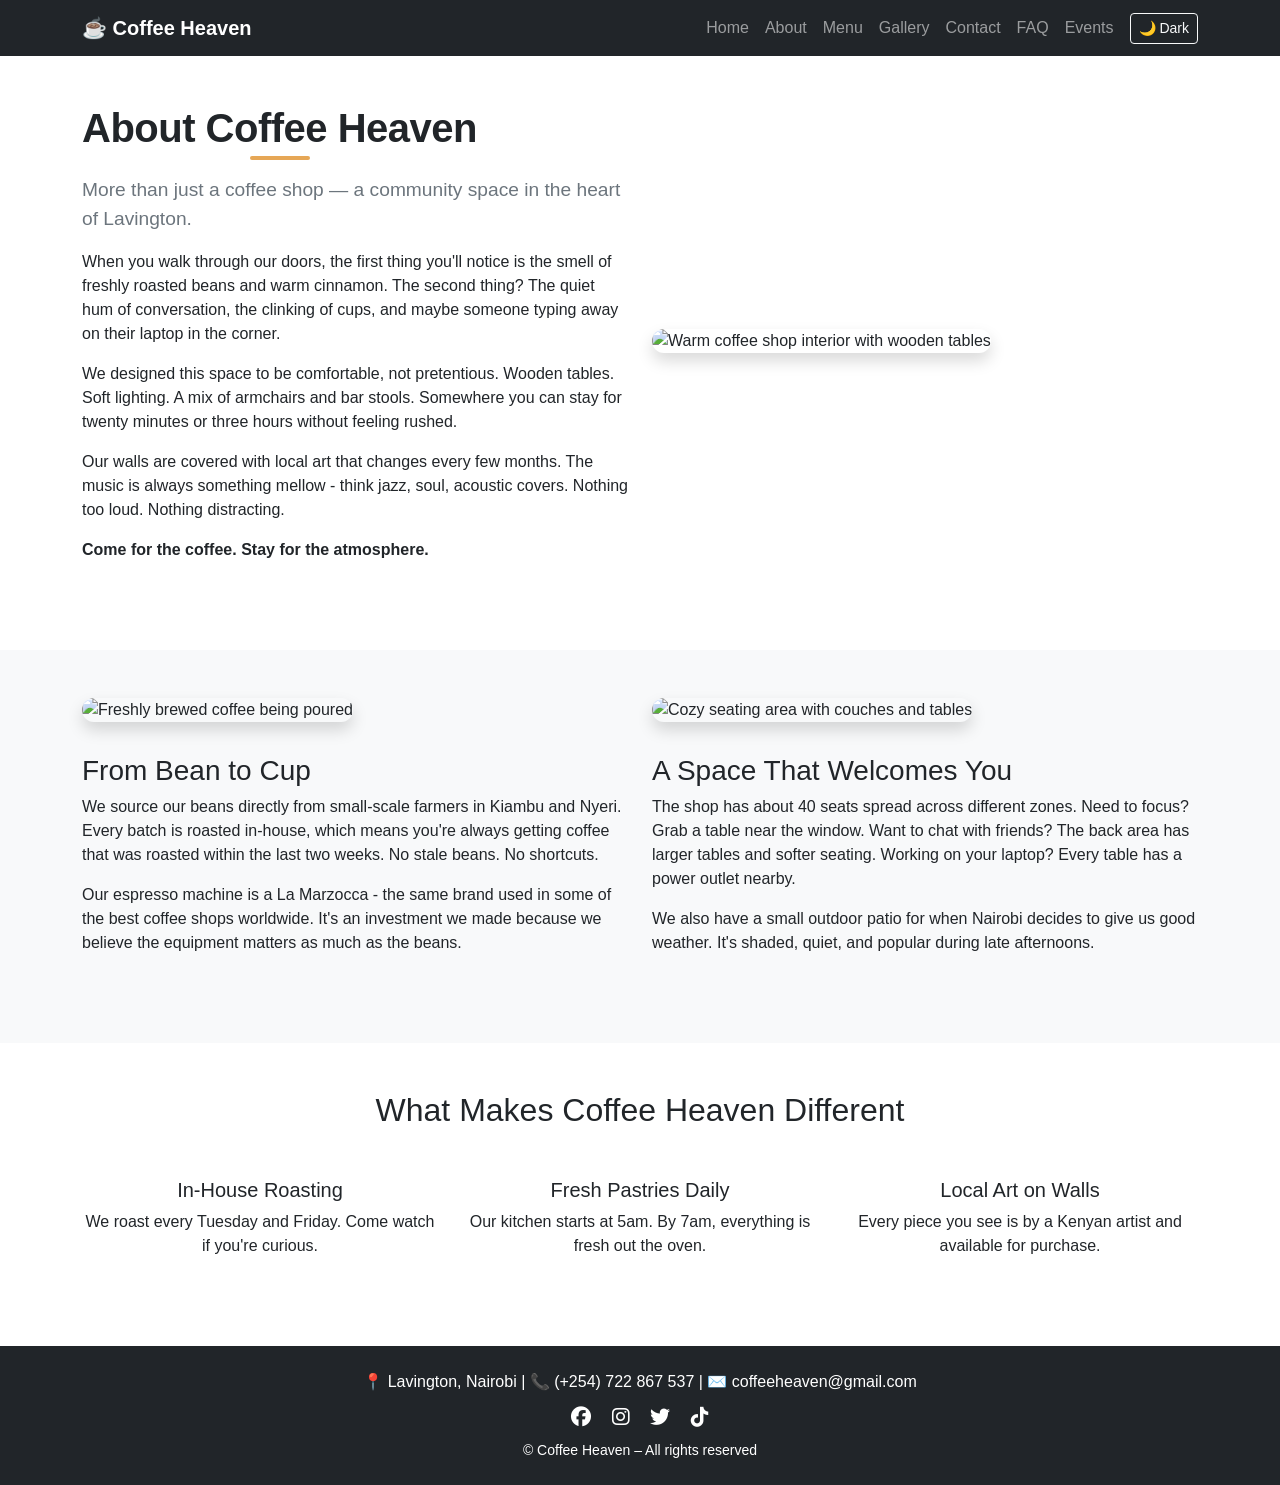
==== about.html @ 4a3f026d "adding social media icons to the footer" ====
<!DOCTYPE html>
<html lang="en">
<head>
    <meta charset="UTF-8">
    <meta name="viewport" content="width=device-width, initial-scale=1.0">
    <title>Coffee Heaven | About Us</title>
    <link href="https://cdn.jsdelivr.net/npm/bootstrap@5.3.0/dist/css/bootstrap.min.css" rel="stylesheet">
    <link rel="stylesheet" href="css/style.css">
    <link rel="stylesheet" href="https://cdnjs.cloudflare.com/ajax/libs/font-awesome/6.5.1/css/all.min.css">
</head>

<body>

    <nav class="navbar navbar-expand-lg navbar-dark bg-dark sticky-top">
        <div class="container">
            <a class="navbar-brand fw-bold" href="index.html">☕ Coffee Heaven</a>
            <button class="navbar-toggler" type="button" data-bs-toggle="collapse" data-bs-target="#navMenu">
                <span class="navbar-toggler-icon"></span>
            </button>
            <div class="collapse navbar-collapse" id="navMenu">
                <ul class="navbar-nav ms-auto align-items-lg-center">
    <li class="nav-item"><a class="nav-link" href="index.html">Home</a></li>
    <li class="nav-item"><a class="nav-link" href="about.html">About</a></li>
    <li class="nav-item"><a class="nav-link" href="menu.html">Menu</a></li>
    <li class="nav-item"><a class="nav-link" href="gallery.html">Gallery</a></li>
    <li class="nav-item"><a class="nav-link" href="contacts.html">Contact</a></li>
    <li class="nav-item"><a class="nav-link" href="faq.html">FAQ</a></li>
    <li class="nav-item"><a class="nav-link" href="events.html">Events</a></li>
    <li class="nav-item">
        <button id="darkModeToggle" class="btn btn-outline-light btn-sm ms-2">🌙 Dark</button>
    </li>
</ul>
            </div>
        </div>
    </nav>

    <section class="py-5">
        <div class="container">
            <div class="row align-items-center">
                <div class="col-lg-6 mb-4">
    <h1 class="page-title">About Coffee Heaven</h1>
    <p class="lead-text mt-3">More than just a coffee shop — a community space in the heart of Lavington.</p>
    
                    <p>When you walk through our doors, the first thing you'll notice is the smell of freshly roasted beans and warm cinnamon. The second thing? The quiet hum of conversation, the clinking of cups, and maybe someone typing away on their laptop in the corner.</p>
                    <p>We designed this space to be comfortable, not pretentious. Wooden tables. Soft lighting. A mix of armchairs and bar stools. Somewhere you can stay for twenty minutes or three hours without feeling rushed.</p>
                    <p>Our walls are covered with local art that changes every few months. The music is always something mellow - think jazz, soul, acoustic covers. Nothing too loud. Nothing distracting.</p>
                    <p><strong>Come for the coffee. Stay for the atmosphere.</strong></p>
                </div>
                <div class="col-lg-6 mb-4">
                    <img src="https://images.pexels.com/photos/260922/pexels-photo-260922.jpeg?auto=compress&cs=tinysrgb&w=800" alt="Warm coffee shop interior with wooden tables" class="img-fluid rounded shadow" loading="lazy">
                </div>
            </div>
        </div>
    </section>


    <section class="py-5 bg-light">
        <div class="container">
            <div class="row">
                <div class="col-md-6 mb-4">
                    <img src="https://images.pexels.com/photos/312418/pexels-photo-312418.jpeg?auto=compress&cs=tinysrgb&w=800" alt="Freshly brewed coffee being poured" class="img-fluid rounded shadow mb-3" loading="lazy">
                    <h3 class="mt-3">From Bean to Cup</h3>
                    <p>We source our beans directly from small-scale farmers in Kiambu and Nyeri. Every batch is roasted in-house, which means you're always getting coffee that was roasted within the last two weeks. No stale beans. No shortcuts.</p>
                    <p>Our espresso machine is a La Marzocca - the same brand used in some of the best coffee shops worldwide. It's an investment we made because we believe the equipment matters as much as the beans.</p>
                </div>
                <div class="col-md-6 mb-4">
                    <img src="https://images.pexels.com/photos/302902/pexels-photo-302902.jpeg?auto=compress&cs=tinysrgb&w=800" alt="Cozy seating area with couches and tables" class="img-fluid rounded shadow mb-3"loading="lazy" >
                    <h3 class="mt-3">A Space That Welcomes You</h3>
                    <p>The shop has about 40 seats spread across different zones. Need to focus? Grab a table near the window. Want to chat with friends? The back area has larger tables and softer seating. Working on your laptop? Every table has a power outlet nearby.</p>
                    <p>We also have a small outdoor patio for when Nairobi decides to give us good weather. It's shaded, quiet, and popular during late afternoons.</p>
                </div>
            </div>
        </div>
    </section>


    <section class="py-5">
        <div class="container">
            <h2 class="text-center mb-5">What Makes Coffee Heaven Different</h2>
            <div class="row">
                <div class="col-md-4 mb-4">
                    <div class="text-center">
                        
                        <h5>In-House Roasting</h5>
                        <p>We roast every Tuesday and Friday. Come watch if you're curious.</p>
                    </div>
                </div>
                <div class="col-md-4 mb-4">
                    <div class="text-center">
                        
                        <h5>Fresh Pastries Daily</h5>
                        <p>Our kitchen starts at 5am. By 7am, everything is fresh out the oven.</p>
                    </div>
                </div>
                <div class="col-md-4 mb-4">
                    <div class="text-center">
                    
                        <h5>Local Art on Walls</h5>
                        <p>Every piece you see is by a Kenyan artist and available for purchase.</p>
                    </div>
                </div>
            </div>
        </div>
    </section>

    <footer class="bg-dark text-white text-center py-4">
    <div class="container">
        <p class="mb-2">
            📍 Lavington, Nairobi | 
            📞 <a href="tel:+254722867537" class="text-white text-decoration-none">(+254) 722 867 537</a> | 
            ✉️ <a href="mailto:coffeeheaven@gmail.com" class="text-white text-decoration-none">coffeeheaven@gmail.com</a>
        </p>
        <div class="mb-2">
            <a href="#" class="text-white mx-2 fs-5"><i class="fab fa-facebook"></i></a>
            <a href="#" class="text-white mx-2 fs-5"><i class="fab fa-instagram"></i></a>
            <a href="#" class="text-white mx-2 fs-5"><i class="fab fa-twitter"></i></a>
            <a href="#" class="text-white mx-2 fs-5"><i class="fab fa-tiktok"></i></a>
        </div>
        <p class="mb-0 small">© <span id="currentYear"></span> Coffee Heaven – All rights reserved</p>
    </div>
</footer>

    <script src="https://cdn.jsdelivr.net/npm/bootstrap@5.3.0/dist/js/bootstrap.bundle.min.js"></script>
    <script src="js/script.js"></script>
<button id="backToTop" title="Back to Top">⬆</button>
</body>
</html>
---- css/style.css ----
/* Smooth Scrolling */
html {
    scroll-behavior: smooth;
}
body {
    font-family: 'Segoe UI', Tahoma, Geneva, Verdana, sans-serif;
}

.hero-section {
    margin-bottom: 0;
}

.card {
    transition: transform 0.3s ease;
}

.card:hover {
    transform: translateY(-5px);
}

footer a {
    color: #ffc107;
    text-decoration: none;
}

footer a:hover {
    text-decoration: underline;
}

@media (max-width: 768px) {
    .display-3 {
        font-size: 2.5rem;
    }
    
    .hero-section {
        min-height: 400px;
    }
}
/*for dark mode */
body.dark-mode {
    background-color: #1a1a2e;
    color: #e0e0e0;
}

body.dark-mode .bg-light {
    background-color: #16213e !important;
}

body.dark-mode .card {
    background-color: #1a1a2e;
    color: #e0e0e0;
    border-color: #333;
}

body.dark-mode .form-control {
    background-color: #16213e;
    color: #e0e0e0;
    border-color: #333;
}

body.dark-mode .form-control:focus {
    background-color: #16213e;
    color: #e0e0e0;
}

body.dark-mode footer {
    background-color: #0a0a1a !important;
}

body.dark-mode .navbar.bg-dark {
    background-color: #0a0a1a !important;
}

body.dark-mode .text-muted {
    color: #aaa !important;
}

/*more styles */
.btn-warning {
    background-color: #e6a756;
    border-color: #e6a756;
    color: #1a1a2e;
}

.btn-warning:hover {
    background-color: #d4953f;
    border-color: #d4953f;
    color: #1a1a2e;
}

.shadow-sm {
    box-shadow: 0 4px 12px rgba(0,0,0,0.08) !important;
}

.shadow-sm:hover {
    box-shadow: 0 6px 20px rgba(0,0,0,0.15) !important;
    transition: box-shadow 0.3s ease;
}

img.rounded {
    border-radius: 12px !important;
}

.card {
    border-radius: 12px !important;
    overflow: hidden;
}

footer {
    margin-top: 0;
}

/* Page title headings */
.page-title {
    font-weight: 700;
    letter-spacing: -0.5px;
    position: relative;
    display: inline-block;
}

.page-title:after {
    content: '';
    position: absolute;
    bottom: -8px;
    left: 50%;
    transform: translateX(-50%);
    width: 60px;
    height: 4px;
    background: #e6a756;
    border-radius: 2px;
}

/* Section headings */
.section-heading {
    font-weight: 600;
    letter-spacing: -0.3px;
    color: #2d2d2d;
}

/* Lead text */
.lead-text {
    font-size: 1.2rem;
    color: #6c757d;
    max-width: 700px;
    margin-left: auto;
    margin-right: auto;
}

/* Badge container */
.heading-badges {
    margin-top: 1rem;
    display: flex;
    flex-wrap: wrap;
    justify-content: center;
    gap: 8px;
}

.heading-badges .badge {
    font-size: 0.85rem;
    padding: 6px 16px;
    border-radius: 20px;
    font-weight: 500;
    background-color: #2d2d2d;
    color: #fff;
}

/* Hero headings */
.hero-title {
    font-size: 4rem;
    font-weight: 800;
    letter-spacing: -1px;
    text-shadow: 0 4px 20px rgba(0,0,0,0.3);
}

.hero-subtitle {
    font-size: 1.5rem;
    font-weight: 300;
    opacity: 0.95;
}

/* Dark mode heading fixes */
body.dark-mode .section-heading {
    color: #e0e0e0;
}

body.dark-mode .lead-text {
    color: #aaa;
}

body.dark-mode .page-title:after {
    background: #e6a756;
}

body.dark-mode .heading-badges .badge {
    background-color: #16213e;
    color: #e0e0e0;
    border: 1px solid #333;
}

/* Responsive heading sizes */
@media (max-width: 768px) {
    .hero-title {
        font-size: 2.5rem;
    }
    
    .hero-subtitle {
        font-size: 1.1rem;
    }
    
    .page-title {
        font-size: 2.2rem;
    }
    
    .section-heading {
        font-size: 1.6rem;
    }
}
/* back to top button */
#backToTop {
    position: fixed;
    bottom: 30px;
    right: 30px;
    display: none;
    width: 50px;
    height: 50px;
    border-radius: 50%;
    background-color: #e6a756;
    color: #1a1a2e;
    border: none;
    font-size: 1.5rem;
    cursor: pointer;
    box-shadow: 0 4px 12px rgba(0,0,0,0.2);
    transition: all 0.3s ease;
    z-index: 1000;
}

#backToTop:hover {
    background-color: #d4953f;
    transform: translateY(-3px);
    box-shadow: 0 6px 20px rgba(0,0,0,0.3);
}

body.dark-mode #backToTop {
    background-color: #0f3460;
    color: #e0e0e0;
}

body.dark-mode #backToTop:hover {
    background-color: #1a4a7a;
}
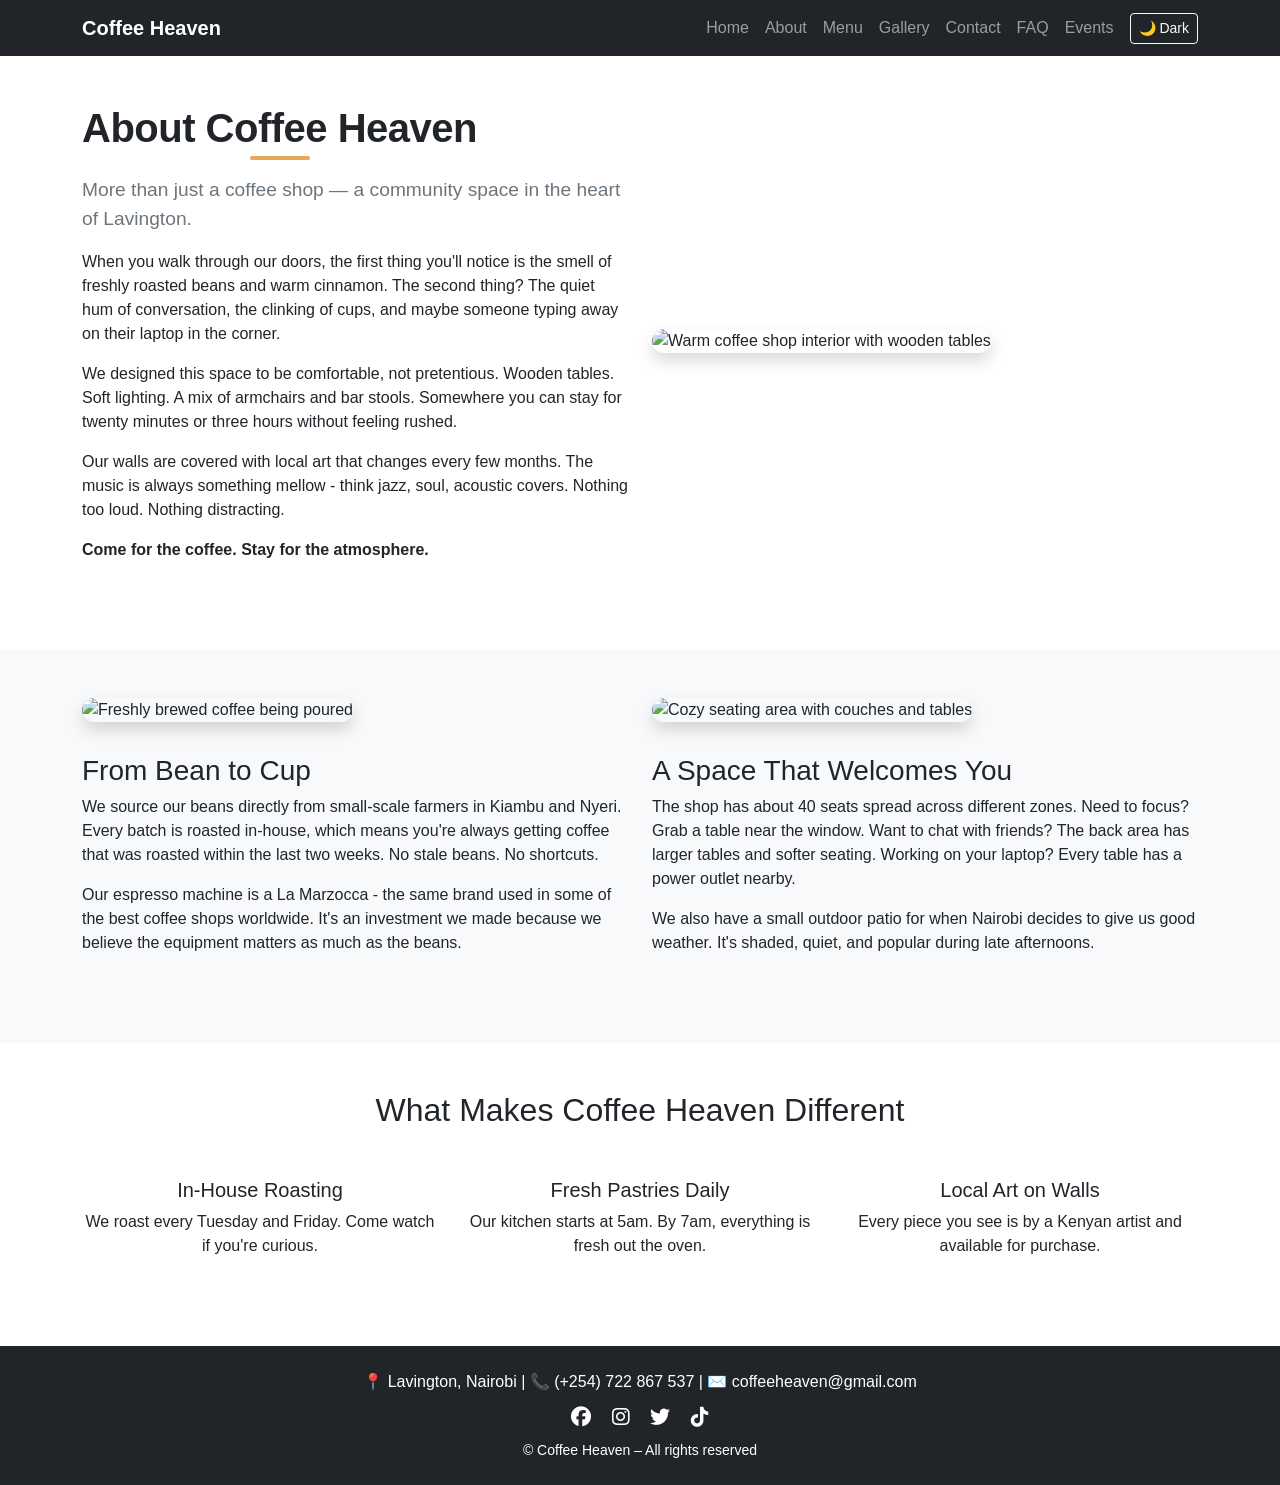
==== commit e329618a: "updated the gallery by adding more pictures and descriptions as well as the style" ====
--- a/about.html
+++ b/about.html
@@ -4,6 +4,12 @@
     <meta charset="UTF-8">
     <meta name="viewport" content="width=device-width, initial-scale=1.0">
     <title>Coffee Heaven | About Us</title>
+    <meta property="og:title" content="Coffee Heaven - Best Coffee in Nairobi">
+    <meta property="og:description" content="Fresh coffee, homemade pastries, and a cozy atmosphere in Lavington, Nairobi.">
+    <meta property="og:image" content="https://images.pexels.com/photos/312418/pexels-photo-312418.jpeg?auto=compress&cs=tinysrgb&w=800">
+    <meta property="og:url" content="https://yourusername.github.io/cafe-website/">
+    <meta property="og:type" content="website">
+    <meta name="twitter:card" content="summary_large_image">
     <link href="https://cdn.jsdelivr.net/npm/bootstrap@5.3.0/dist/css/bootstrap.min.css" rel="stylesheet">
     <link rel="stylesheet" href="css/style.css">
     <link rel="stylesheet" href="https://cdnjs.cloudflare.com/ajax/libs/font-awesome/6.5.1/css/all.min.css">
@@ -13,21 +19,21 @@
 
     <nav class="navbar navbar-expand-lg navbar-dark bg-dark sticky-top">
         <div class="container">
-            <a class="navbar-brand fw-bold" href="index.html">☕ Coffee Heaven</a>
+            <a class="navbar-brand fw-bold" href="index.html"> Coffee Heaven</a>
             <button class="navbar-toggler" type="button" data-bs-toggle="collapse" data-bs-target="#navMenu">
                 <span class="navbar-toggler-icon"></span>
             </button>
             <div class="collapse navbar-collapse" id="navMenu">
                 <ul class="navbar-nav ms-auto align-items-lg-center">
-    <li class="nav-item"><a class="nav-link" href="index.html">Home</a></li>
-    <li class="nav-item"><a class="nav-link" href="about.html">About</a></li>
-    <li class="nav-item"><a class="nav-link" href="menu.html">Menu</a></li>
-    <li class="nav-item"><a class="nav-link" href="gallery.html">Gallery</a></li>
-    <li class="nav-item"><a class="nav-link" href="contacts.html">Contact</a></li>
-    <li class="nav-item"><a class="nav-link" href="faq.html">FAQ</a></li>
-    <li class="nav-item"><a class="nav-link" href="events.html">Events</a></li>
+    <li class="nav-item"><a class="nav-link" href="index.html" aria-label="Go to homepage">Home</a></li>
+    <li class="nav-item"><a class="nav-link" href="about.html" aria-label="Learn more about us">About</a></li>
+    <li class="nav-item"><a class="nav-link" href="menu.html" aria-label="View our coffee menu">Menu</a></li>
+    <li class="nav-item"><a class="nav-link" href="gallery.html" aria-label="View our gallery">Gallery</a></li>
+    <li class="nav-item"><a class="nav-link" href="contacts.html" aria-label="Get in touch with us">Contact</a></li>
+    <li class="nav-item"><a class="nav-link" href="faq.html" aria-label="View frequently asked questions">FAQ</a></li>
+    <li class="nav-item"><a class="nav-link" href="events.html" aria-label="View upcoming events">Events</a></li>
     <li class="nav-item">
-        <button id="darkModeToggle" class="btn btn-outline-light btn-sm ms-2">🌙 Dark</button>
+        <button id="darkModeToggle" class="btn btn-outline-light btn-sm ms-2" aria-label="Toggle dark mode">🌙 Dark</button>
     </li>
 </ul>
             </div>
@@ -111,10 +117,10 @@
             ✉️ <a href="mailto:coffeeheaven@gmail.com" class="text-white text-decoration-none">coffeeheaven@gmail.com</a>
         </p>
         <div class="mb-2">
-            <a href="#" class="text-white mx-2 fs-5"><i class="fab fa-facebook"></i></a>
-            <a href="#" class="text-white mx-2 fs-5"><i class="fab fa-instagram"></i></a>
-            <a href="#" class="text-white mx-2 fs-5"><i class="fab fa-twitter"></i></a>
-            <a href="#" class="text-white mx-2 fs-5"><i class="fab fa-tiktok"></i></a>
+            <a href="#" class="text-white mx-2 fs-5" aria-label="Follow us on Facebook"><i class="fab fa-facebook"></i></a>
+            <a href="#" class="text-white mx-2 fs-5" aria-label="Follow us on Instagram"><i class="fab fa-instagram"></i></a>
+            <a href="#" class="text-white mx-2 fs-5" aria-label="Follow us on Twitter"><i class="fab fa-twitter"></i></a>
+            <a href="#" class="text-white mx-2 fs-5" aria-label="Follow us on TikTok"><i class="fab fa-tiktok"></i></a>
         </div>
         <p class="mb-0 small">© <span id="currentYear"></span> Coffee Heaven – All rights reserved</p>
     </div>
@@ -122,6 +128,6 @@
 
     <script src="https://cdn.jsdelivr.net/npm/bootstrap@5.3.0/dist/js/bootstrap.bundle.min.js"></script>
     <script src="js/script.js"></script>
-<button id="backToTop" title="Back to Top">⬆</button>
+<button id="backToTop" title="Back to Top" aria-label="Scroll back to the top of the page">⬆</button>
 </body>
 </html>
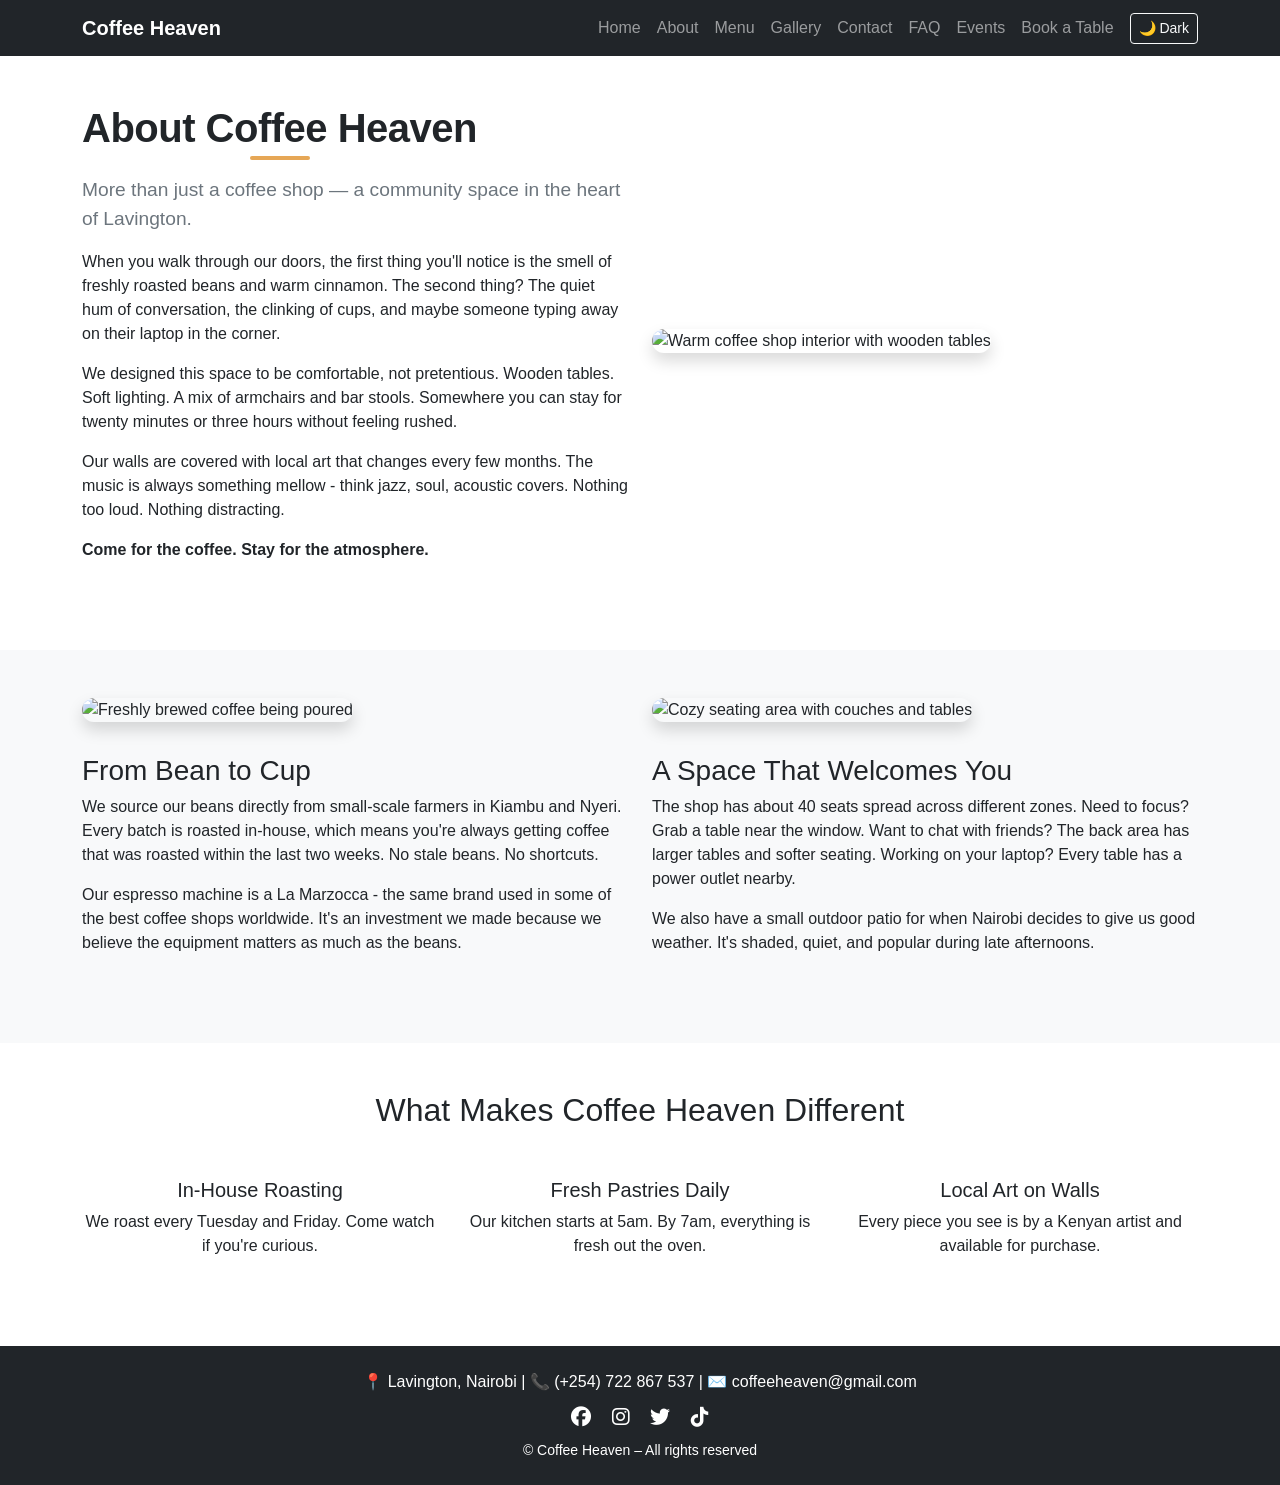
==== commit aeb5894a: "added a section to book a table, and updated the navigation links of all pages" ====
--- a/about.html
+++ b/about.html
@@ -13,6 +13,7 @@
     <link href="https://cdn.jsdelivr.net/npm/bootstrap@5.3.0/dist/css/bootstrap.min.css" rel="stylesheet">
     <link rel="stylesheet" href="css/style.css">
     <link rel="stylesheet" href="https://cdnjs.cloudflare.com/ajax/libs/font-awesome/6.5.1/css/all.min.css">
+    <link rel="icon" href="https://img.icons8.com/emoji/48/000000/hot-beverage-emoji.png" type="image/png">
 </head>
 
 <body>
@@ -32,7 +33,7 @@
     <li class="nav-item"><a class="nav-link" href="contacts.html" aria-label="Get in touch with us">Contact</a></li>
     <li class="nav-item"><a class="nav-link" href="faq.html" aria-label="View frequently asked questions">FAQ</a></li>
     <li class="nav-item"><a class="nav-link" href="events.html" aria-label="View upcoming events">Events</a></li>
-    <li class="nav-item">
+    <li class="nav-item"><a class="nav-link" href="booking.html" aria-label="Book a table">Book a Table</a></li>
         <button id="darkModeToggle" class="btn btn-outline-light btn-sm ms-2" aria-label="Toggle dark mode">🌙 Dark</button>
     </li>
 </ul>
--- a/css/style.css
+++ b/css/style.css
@@ -1,23 +1,30 @@
-/* Smooth Scrolling */
+/* Smooth scrolling for better user experience */
 html {
     scroll-behavior: smooth;
 }
+
+/* Main body font */
 body {
     font-family: 'Segoe UI', Tahoma, Geneva, Verdana, sans-serif;
 }
 
+/* Hero section styling */
 .hero-section {
     margin-bottom: 0;
 }
 
+/* Card hover effect, subtle lift on hover */
 .card {
     transition: transform 0.3s ease;
+    border-radius: 12px !important;
+    overflow: hidden;
 }
 
 .card:hover {
     transform: translateY(-5px);
 }
 
+/* Footer link styling */
 footer a {
     color: #ffc107;
     text-decoration: none;
@@ -27,6 +34,7 @@
     text-decoration: underline;
 }
 
+/* Mobile responsiveness adjustments */
 @media (max-width: 768px) {
     .display-3 {
         font-size: 2.5rem;
@@ -36,7 +44,8 @@
         min-height: 400px;
     }
 }
-/*for dark mode */
+
+/* dark mode */
 body.dark-mode {
     background-color: #1a1a2e;
     color: #e0e0e0;
@@ -52,17 +61,6 @@
     border-color: #333;
 }
 
-body.dark-mode .form-control {
-    background-color: #16213e;
-    color: #e0e0e0;
-    border-color: #333;
-}
-
-body.dark-mode .form-control:focus {
-    background-color: #16213e;
-    color: #e0e0e0;
-}
-
 body.dark-mode footer {
     background-color: #0a0a1a !important;
 }
@@ -71,11 +69,7 @@
     background-color: #0a0a1a !important;
 }
 
-body.dark-mode .text-muted {
-    color: #aaa !important;
-}
-
-/*more styles */
+/* Custom button styling */
 .btn-warning {
     background-color: #e6a756;
     border-color: #e6a756;
@@ -88,6 +82,7 @@
     color: #1a1a2e;
 }
 
+/* Shadow effects for cards */
 .shadow-sm {
     box-shadow: 0 4px 12px rgba(0,0,0,0.08) !important;
 }
@@ -97,20 +92,12 @@
     transition: box-shadow 0.3s ease;
 }
 
+/* Image styling */
 img.rounded {
     border-radius: 12px !important;
 }
 
-.card {
-    border-radius: 12px !important;
-    overflow: hidden;
-}
-
-footer {
-    margin-top: 0;
-}
-
-/* Page title headings */
+/* Page title with underline effect */
 .page-title {
     font-weight: 700;
     letter-spacing: -0.5px;
@@ -130,14 +117,7 @@
     border-radius: 2px;
 }
 
-/* Section headings */
-.section-heading {
-    font-weight: 600;
-    letter-spacing: -0.3px;
-    color: #2d2d2d;
-}
-
-/* Lead text */
+/* Lead text styling */
 .lead-text {
     font-size: 1.2rem;
     color: #6c757d;
@@ -146,7 +126,7 @@
     margin-right: auto;
 }
 
-/* Badge container */
+/* Badge container for headings */
 .heading-badges {
     margin-top: 1rem;
     display: flex;
@@ -164,7 +144,7 @@
     color: #fff;
 }
 
-/* Hero headings */
+/* Hero section titles */
 .hero-title {
     font-size: 4rem;
     font-weight: 800;
@@ -178,44 +158,7 @@
     opacity: 0.95;
 }
 
-/* Dark mode heading fixes */
-body.dark-mode .section-heading {
-    color: #e0e0e0;
-}
-
-body.dark-mode .lead-text {
-    color: #aaa;
-}
-
-body.dark-mode .page-title:after {
-    background: #e6a756;
-}
-
-body.dark-mode .heading-badges .badge {
-    background-color: #16213e;
-    color: #e0e0e0;
-    border: 1px solid #333;
-}
-
-/* Responsive heading sizes */
-@media (max-width: 768px) {
-    .hero-title {
-        font-size: 2.5rem;
-    }
-    
-    .hero-subtitle {
-        font-size: 1.1rem;
-    }
-    
-    .page-title {
-        font-size: 2.2rem;
-    }
-    
-    .section-heading {
-        font-size: 1.6rem;
-    }
-}
-/* back to top button */
+/* Back to top button that is hidden by default, appears on scroll */
 #backToTop {
     position: fixed;
     bottom: 30px;
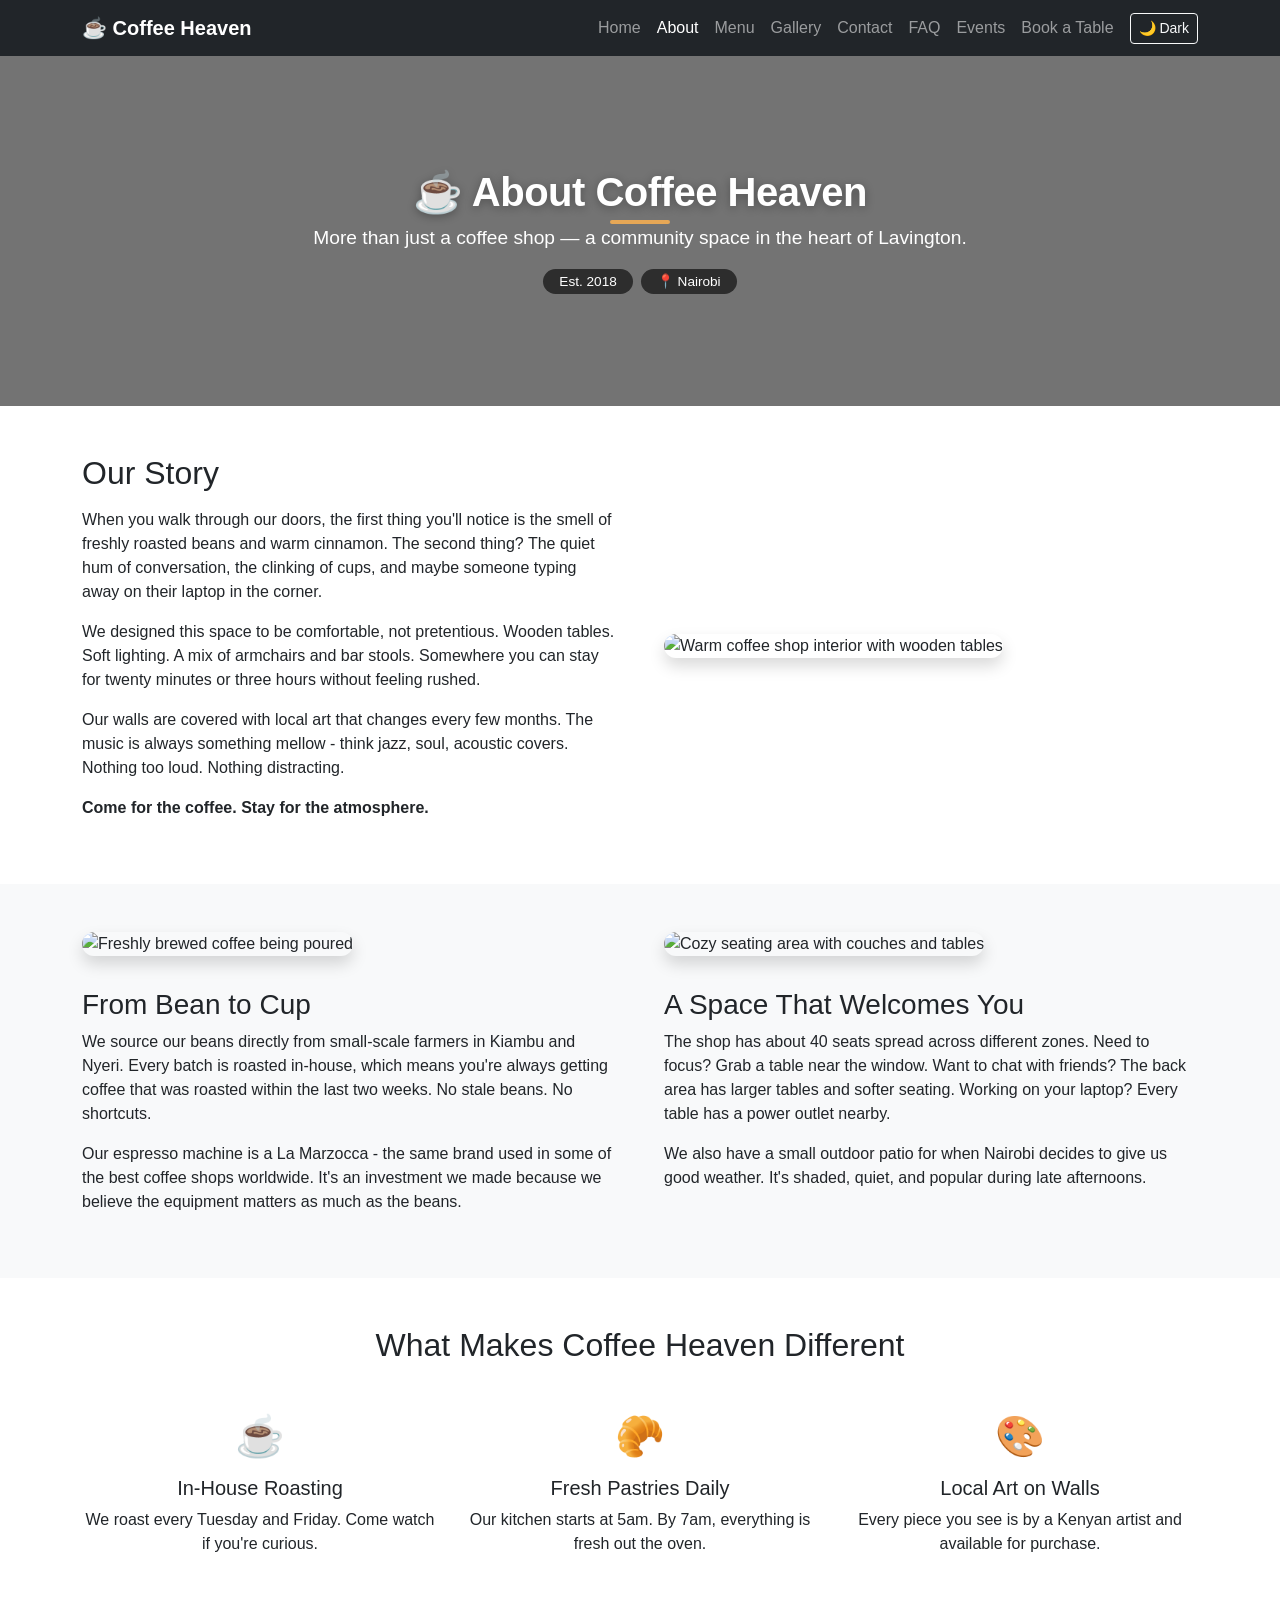
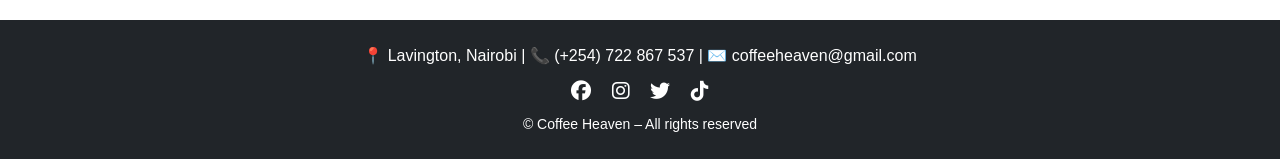
==== commit 2eb06978: "updating the headers to have background images" ====
--- a/about.html
+++ b/about.html
@@ -20,58 +20,70 @@
 
     <nav class="navbar navbar-expand-lg navbar-dark bg-dark sticky-top">
         <div class="container">
-            <a class="navbar-brand fw-bold" href="index.html"> Coffee Heaven</a>
+            <a class="navbar-brand fw-bold" href="index.html">☕ Coffee Heaven</a>
             <button class="navbar-toggler" type="button" data-bs-toggle="collapse" data-bs-target="#navMenu">
                 <span class="navbar-toggler-icon"></span>
             </button>
             <div class="collapse navbar-collapse" id="navMenu">
                 <ul class="navbar-nav ms-auto align-items-lg-center">
-    <li class="nav-item"><a class="nav-link" href="index.html" aria-label="Go to homepage">Home</a></li>
-    <li class="nav-item"><a class="nav-link" href="about.html" aria-label="Learn more about us">About</a></li>
-    <li class="nav-item"><a class="nav-link" href="menu.html" aria-label="View our coffee menu">Menu</a></li>
-    <li class="nav-item"><a class="nav-link" href="gallery.html" aria-label="View our gallery">Gallery</a></li>
-    <li class="nav-item"><a class="nav-link" href="contacts.html" aria-label="Get in touch with us">Contact</a></li>
-    <li class="nav-item"><a class="nav-link" href="faq.html" aria-label="View frequently asked questions">FAQ</a></li>
-    <li class="nav-item"><a class="nav-link" href="events.html" aria-label="View upcoming events">Events</a></li>
-    <li class="nav-item"><a class="nav-link" href="booking.html" aria-label="Book a table">Book a Table</a></li>
-        <button id="darkModeToggle" class="btn btn-outline-light btn-sm ms-2" aria-label="Toggle dark mode">🌙 Dark</button>
-    </li>
-</ul>
+                    <li class="nav-item"><a class="nav-link" href="index.html" aria-label="Go to homepage">Home</a></li>
+                    <li class="nav-item"><a class="nav-link active" href="about.html" aria-label="Learn more about us">About</a></li>
+                    <li class="nav-item"><a class="nav-link" href="menu.html" aria-label="View our coffee menu">Menu</a></li>
+                    <li class="nav-item"><a class="nav-link" href="gallery.html" aria-label="View our gallery">Gallery</a></li>
+                    <li class="nav-item"><a class="nav-link" href="contacts.html" aria-label="Get in touch with us">Contact</a></li>
+                    <li class="nav-item"><a class="nav-link" href="faq.html" aria-label="View frequently asked questions">FAQ</a></li>
+                    <li class="nav-item"><a class="nav-link" href="events.html" aria-label="View upcoming events">Events</a></li>
+                    <li class="nav-item"><a class="nav-link" href="booking.html" aria-label="Book a table">Book a Table</a></li>
+                    <li class="nav-item">
+                        <button id="darkModeToggle" class="btn btn-outline-light btn-sm ms-2" aria-label="Toggle dark mode">🌙 Dark</button>
+                    </li>
+                </ul>
             </div>
         </div>
     </nav>
 
+    <!-- Page Hero -->
+    <section class="page-hero" style="background-image: url('https://images.pexels.com/photos/260922/pexels-photo-260922.jpeg?auto=compress&cs=tinysrgb&w=1600');">
+        <div class="container text-center">
+            <h1 class="page-title text-white">☕ About Coffee Heaven</h1>
+            <p class="lead-text text-white">More than just a coffee shop — a community space in the heart of Lavington.</p>
+            <div class="heading-badges">
+                <span class="badge">Est. 2018</span>
+                <span class="badge">📍 Nairobi</span>
+            </div>
+        </div>
+    </section>
+
+    <!-- Section 1: Our Story -->
     <section class="py-5">
         <div class="container">
-            <div class="row align-items-center">
-                <div class="col-lg-6 mb-4">
-    <h1 class="page-title">About Coffee Heaven</h1>
-    <p class="lead-text mt-3">More than just a coffee shop — a community space in the heart of Lavington.</p>
-    
+            <div class="row align-items-center g-5">
+                <div class="col-lg-6">
+                    <h2 class="section-heading mb-3">Our Story</h2>
                     <p>When you walk through our doors, the first thing you'll notice is the smell of freshly roasted beans and warm cinnamon. The second thing? The quiet hum of conversation, the clinking of cups, and maybe someone typing away on their laptop in the corner.</p>
                     <p>We designed this space to be comfortable, not pretentious. Wooden tables. Soft lighting. A mix of armchairs and bar stools. Somewhere you can stay for twenty minutes or three hours without feeling rushed.</p>
                     <p>Our walls are covered with local art that changes every few months. The music is always something mellow - think jazz, soul, acoustic covers. Nothing too loud. Nothing distracting.</p>
                     <p><strong>Come for the coffee. Stay for the atmosphere.</strong></p>
                 </div>
-                <div class="col-lg-6 mb-4">
+                <div class="col-lg-6">
                     <img src="https://images.pexels.com/photos/260922/pexels-photo-260922.jpeg?auto=compress&cs=tinysrgb&w=800" alt="Warm coffee shop interior with wooden tables" class="img-fluid rounded shadow" loading="lazy">
                 </div>
             </div>
         </div>
     </section>
 
-
+    <!-- Section 2: From Bean to Cup + A Space That Welcomes You -->
     <section class="py-5 bg-light">
         <div class="container">
-            <div class="row">
-                <div class="col-md-6 mb-4">
+            <div class="row g-5">
+                <div class="col-md-6">
                     <img src="https://images.pexels.com/photos/312418/pexels-photo-312418.jpeg?auto=compress&cs=tinysrgb&w=800" alt="Freshly brewed coffee being poured" class="img-fluid rounded shadow mb-3" loading="lazy">
                     <h3 class="mt-3">From Bean to Cup</h3>
                     <p>We source our beans directly from small-scale farmers in Kiambu and Nyeri. Every batch is roasted in-house, which means you're always getting coffee that was roasted within the last two weeks. No stale beans. No shortcuts.</p>
                     <p>Our espresso machine is a La Marzocca - the same brand used in some of the best coffee shops worldwide. It's an investment we made because we believe the equipment matters as much as the beans.</p>
                 </div>
-                <div class="col-md-6 mb-4">
-                    <img src="https://images.pexels.com/photos/302902/pexels-photo-302902.jpeg?auto=compress&cs=tinysrgb&w=800" alt="Cozy seating area with couches and tables" class="img-fluid rounded shadow mb-3"loading="lazy" >
+                <div class="col-md-6">
+                    <img src="https://images.pexels.com/photos/302902/pexels-photo-302902.jpeg?auto=compress&cs=tinysrgb&w=800" alt="Cozy seating area with couches and tables" class="img-fluid rounded shadow mb-3" loading="lazy">
                     <h3 class="mt-3">A Space That Welcomes You</h3>
                     <p>The shop has about 40 seats spread across different zones. Need to focus? Grab a table near the window. Want to chat with friends? The back area has larger tables and softer seating. Working on your laptop? Every table has a power outlet nearby.</p>
                     <p>We also have a small outdoor patio for when Nairobi decides to give us good weather. It's shaded, quiet, and popular during late afternoons.</p>
@@ -80,28 +92,28 @@
         </div>
     </section>
 
-
+    <!-- Section 3: What Makes Coffee Heaven Different -->
     <section class="py-5">
         <div class="container">
             <h2 class="text-center mb-5">What Makes Coffee Heaven Different</h2>
-            <div class="row">
-                <div class="col-md-4 mb-4">
+            <div class="row g-4">
+                <div class="col-md-4">
                     <div class="text-center">
-                        
+                        <h3 class="display-6 mb-3">☕</h3>
                         <h5>In-House Roasting</h5>
                         <p>We roast every Tuesday and Friday. Come watch if you're curious.</p>
                     </div>
                 </div>
-                <div class="col-md-4 mb-4">
+                <div class="col-md-4">
                     <div class="text-center">
-                        
+                        <h3 class="display-6 mb-3">🥐</h3>
                         <h5>Fresh Pastries Daily</h5>
                         <p>Our kitchen starts at 5am. By 7am, everything is fresh out the oven.</p>
                     </div>
                 </div>
-                <div class="col-md-4 mb-4">
+                <div class="col-md-4">
                     <div class="text-center">
-                    
+                        <h3 class="display-6 mb-3">🎨</h3>
                         <h5>Local Art on Walls</h5>
                         <p>Every piece you see is by a Kenyan artist and available for purchase.</p>
                     </div>
@@ -110,25 +122,26 @@
         </div>
     </section>
 
+    <!-- Footer -->
     <footer class="bg-dark text-white text-center py-4">
-    <div class="container">
-        <p class="mb-2">
-            📍 Lavington, Nairobi | 
-            📞 <a href="tel:+254722867537" class="text-white text-decoration-none">(+254) 722 867 537</a> | 
-            ✉️ <a href="mailto:coffeeheaven@gmail.com" class="text-white text-decoration-none">coffeeheaven@gmail.com</a>
-        </p>
-        <div class="mb-2">
-            <a href="#" class="text-white mx-2 fs-5" aria-label="Follow us on Facebook"><i class="fab fa-facebook"></i></a>
-            <a href="#" class="text-white mx-2 fs-5" aria-label="Follow us on Instagram"><i class="fab fa-instagram"></i></a>
-            <a href="#" class="text-white mx-2 fs-5" aria-label="Follow us on Twitter"><i class="fab fa-twitter"></i></a>
-            <a href="#" class="text-white mx-2 fs-5" aria-label="Follow us on TikTok"><i class="fab fa-tiktok"></i></a>
+        <div class="container">
+            <p class="mb-2">
+                📍 Lavington, Nairobi | 
+                📞 <a href="tel:+254722867537" class="text-white text-decoration-none">(+254) 722 867 537</a> | 
+                ✉️ <a href="mailto:coffeeheaven@gmail.com" class="text-white text-decoration-none">coffeeheaven@gmail.com</a>
+            </p>
+            <div class="mb-2">
+                <a href="#" class="text-white mx-2 fs-5" aria-label="Follow us on Facebook"><i class="fab fa-facebook"></i></a>
+                <a href="#" class="text-white mx-2 fs-5" aria-label="Follow us on Instagram"><i class="fab fa-instagram"></i></a>
+                <a href="#" class="text-white mx-2 fs-5" aria-label="Follow us on Twitter"><i class="fab fa-twitter"></i></a>
+                <a href="#" class="text-white mx-2 fs-5" aria-label="Follow us on TikTok"><i class="fab fa-tiktok"></i></a>
+            </div>
+            <p class="mb-0 small">© <span id="currentYear"></span> Coffee Heaven – All rights reserved</p>
         </div>
-        <p class="mb-0 small">© <span id="currentYear"></span> Coffee Heaven – All rights reserved</p>
-    </div>
-</footer>
+    </footer>
 
     <script src="https://cdn.jsdelivr.net/npm/bootstrap@5.3.0/dist/js/bootstrap.bundle.min.js"></script>
     <script src="js/script.js"></script>
-<button id="backToTop" title="Back to Top" aria-label="Scroll back to the top of the page">⬆</button>
+    <button id="backToTop" title="Back to Top" aria-label="Scroll back to the top of the page">⬆</button>
 </body>
 </html>
--- a/css/style.css
+++ b/css/style.css
@@ -190,4 +190,39 @@
 
 body.dark-mode #backToTop:hover {
     background-color: #1a4a7a;
+}
+/* Page Hero Section with Background Image */
+.page-hero {
+    min-height: 350px;
+    background-size: cover;
+    background-position: center;
+    display: flex;
+    align-items: center;
+    justify-content: center;
+    position: relative;
+}
+
+.page-hero::before {
+    content: '';
+    position: absolute;
+    top: 0;
+    left: 0;
+    right: 0;
+    bottom: 0;
+    background: rgba(0, 0, 0, 0.55);
+    z-index: 1;
+}
+
+.page-hero .container {
+    position: relative;
+    z-index: 2;
+}
+
+.page-hero h1 {
+    color: #fff;
+    text-shadow: 0 2px 10px rgba(0,0,0,0.3);
+}
+
+.page-hero p {
+    color: rgba(255,255,255,0.9);
 }
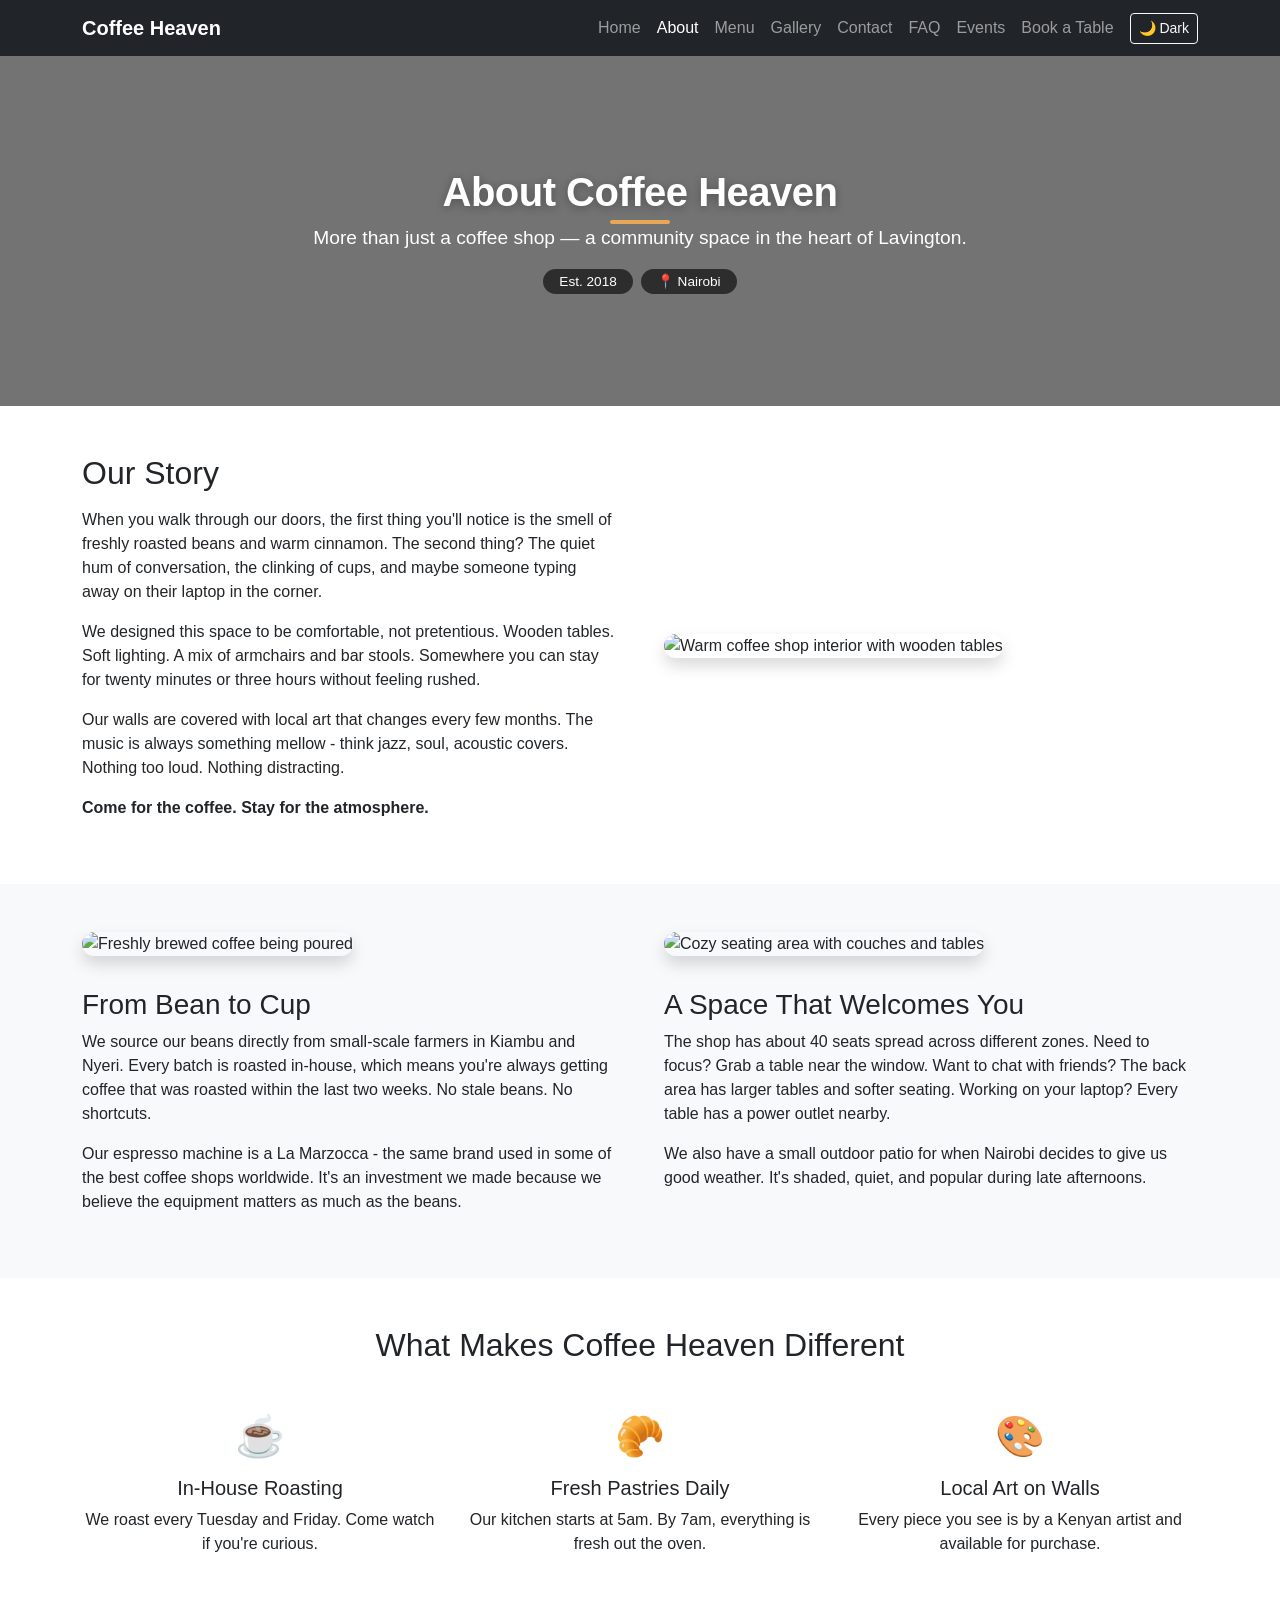
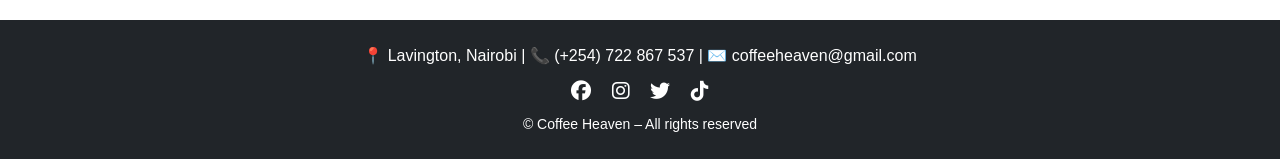
==== commit dc6d60f6: "updating the contacts page while also ensuring all pages have appropriate images" ====
--- a/about.html
+++ b/about.html
@@ -20,7 +20,7 @@
 
     <nav class="navbar navbar-expand-lg navbar-dark bg-dark sticky-top">
         <div class="container">
-            <a class="navbar-brand fw-bold" href="index.html">☕ Coffee Heaven</a>
+            <a class="navbar-brand fw-bold" href="index.html"> Coffee Heaven</a>
             <button class="navbar-toggler" type="button" data-bs-toggle="collapse" data-bs-target="#navMenu">
                 <span class="navbar-toggler-icon"></span>
             </button>
@@ -43,9 +43,9 @@
     </nav>
 
     <!-- Page Hero -->
-    <section class="page-hero" style="background-image: url('https://images.pexels.com/photos/260922/pexels-photo-260922.jpeg?auto=compress&cs=tinysrgb&w=1600');">
+    <section class="page-hero" style="background-image: url('https://encrypted-tbn0.gstatic.com/images?q=tbn:ANd9GcSBtgSOk9K8_O2JQQUpHTb2U7xxBZntH_-7eQwMvluRlg&s=10');">
         <div class="container text-center">
-            <h1 class="page-title text-white">☕ About Coffee Heaven</h1>
+            <h1 class="page-title text-white"> About Coffee Heaven</h1>
             <p class="lead-text text-white">More than just a coffee shop — a community space in the heart of Lavington.</p>
             <div class="heading-badges">
                 <span class="badge">Est. 2018</span>
